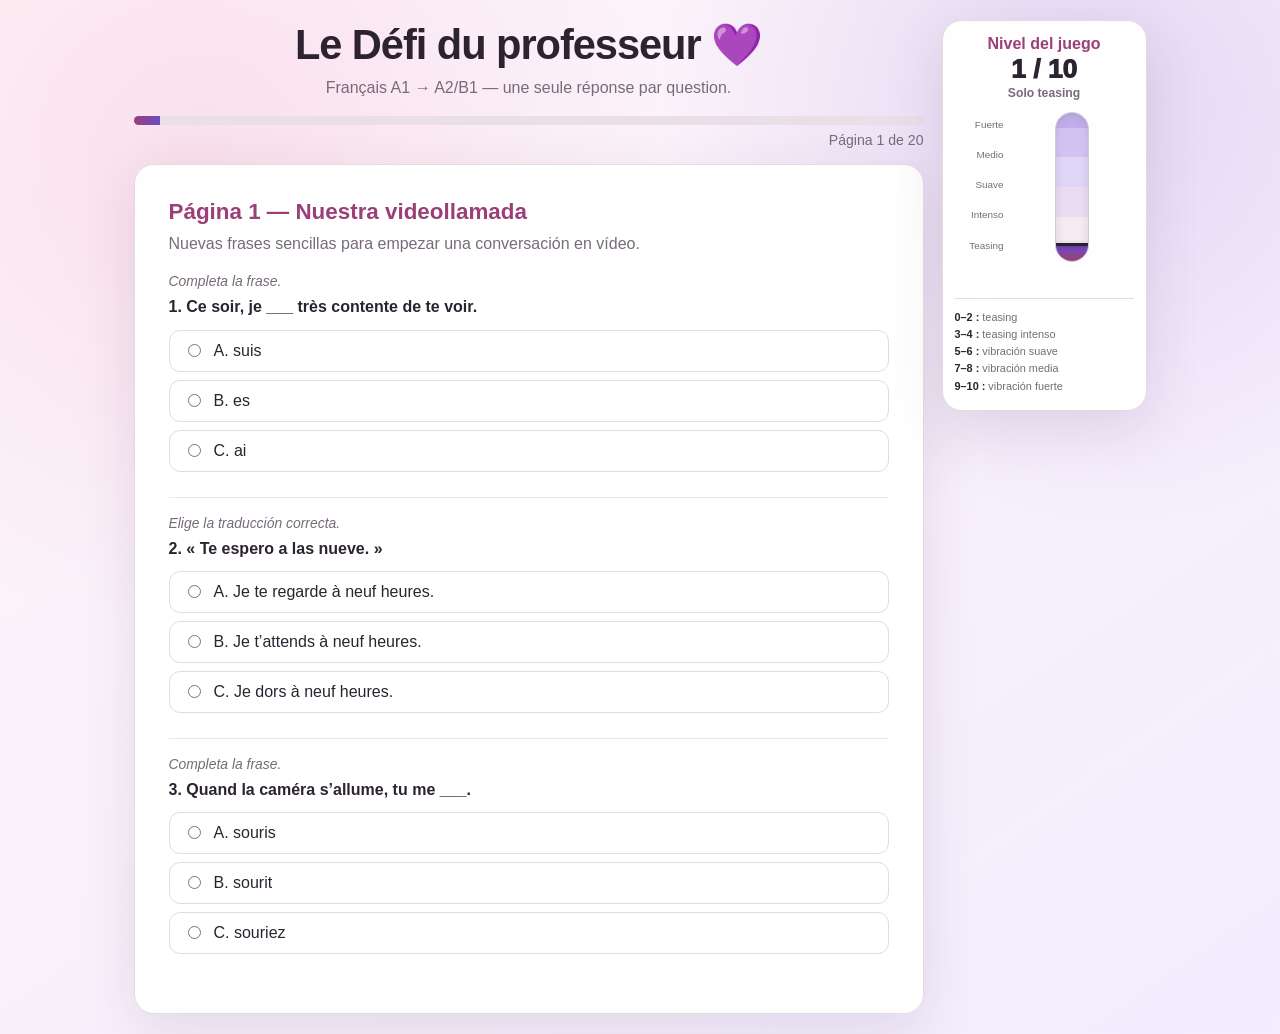
==== defi-professeur/index.html @ 2c3ce93b "Charge le contenu V3 et le nouveau barème" ====
<!DOCTYPE html>
<html lang="fr">
<head>
  <meta charset="UTF-8" />
  <meta name="viewport" content="width=device-width, initial-scale=1, viewport-fit=cover" />
  <meta name="theme-color" content="#8d3a78" />
  <meta http-equiv="Cache-Control" content="no-cache, no-store, must-revalidate" />
  <meta http-equiv="Pragma" content="no-cache" />
  <meta http-equiv="Expires" content="0" />
  <title>Le Défi du professeur</title>
  <link rel="stylesheet" href="style.css?v=20260828k" />
</head>
<body>
  <main class="layout" id="gameShell">
    <section class="app">
      <header>
        <h1>Le Défi du professeur 💜</h1>
        <p class="subtitle">Français A1 → A2/B1 — une seule réponse par question.</p>
        <div class="progress-wrap"><div class="progress" id="progress"></div></div>
        <div class="page-counter" id="pageCounter">Página 1 de 20</div>
      </header>

      <section class="card" id="quiz"></section>

      <section class="card" id="result">
        <h2>Défi terminé</h2>
        <p class="final-meta" id="resultMessage"></p>
        <div class="suggestive-scene" aria-label="Animation romantique et suggestive">
          <div class="moon"></div>
          <div class="heart-pop">♥</div>
          <div class="bed">
            <div class="headboard"></div>
            <div class="mattress"></div>
            <div class="pillow one"></div>
            <div class="pillow two"></div>
            <div class="bump one"></div>
            <div class="bump two"></div>
            <div class="blanket"></div>
          </div>
        </div>
        <div class="proud">Je suis fier de toi 💜</div>
      </section>
    </section>

    <aside class="intensity-panel" aria-live="polite">
      <div class="intensity-head">
        <h2>Nivel del juego</h2>
        <div class="level-number"><span id="levelValue">1</span> / 10</div>
        <div class="level-status" id="levelStatus">Solo teasing</div>
      </div>
      <div class="meter-area">
        <div class="meter-labels" aria-hidden="true">
          <span class="meter-label" style="bottom:91%">Fuerte</span>
          <span class="meter-label" style="bottom:71%">Medio</span>
          <span class="meter-label" style="bottom:51%">Suave</span>
          <span class="meter-label" style="bottom:31%">Intenso</span>
          <span class="meter-label" style="bottom:10%">Teasing</span>
        </div>
        <div class="meter-track">
          <div class="meter-fill" id="meterFill"></div>
          <div class="meter-marker" id="meterMarker"></div>
        </div>
      </div>
      <div class="delta" id="levelDelta"></div>
      <div class="legend">
        <div><strong>0–2 :</strong> teasing</div>
        <div><strong>3–4 :</strong> teasing intenso</div>
        <div><strong>5–6 :</strong> vibración suave</div>
        <div><strong>7–8 :</strong> vibración media</div>
        <div><strong>9–10 :</strong> vibración fuerte</div>
      </div>
      <details class="mobile-levels">
        <summary>Ver los niveles</summary>
        <div>
          <span><b>0–2:</b> teasing</span>
          <span><b>3–4:</b> intenso</span>
          <span><b>5–6:</b> suave</span>
          <span><b>7–8:</b> media</span>
          <span><b>9–10:</b> fuerte</span>
        </div>
      </details>
    </aside>
  </main>

  <script src="app.js?v=20260828k"></script>
  <script src="questions-v2.js?v=20260828k"></script>
  <script src="first-half-v3.js?v=20260828k"></script>
  <script src="content-v3.js?v=20260828k"></script>
  <script src="live-patch.js?v=20260828k"></script>
  <script src="scoring-v2.js?v=20260828k"></script>
  <script src="navigation-fix.js?v=20260828k"></script>
</body>
</html>
---- defi-professeur/style.css ----
:root {
      --bg-1:#fff5f8; --bg-2:#f2edff; --card:rgba(255,255,255,.97);
      --ink:#2c2330; --muted:#776b79; --accent:#9a3f78; --accent-2:#6d4bc3;
      --accent-soft:#f8e8f2; --good:#237a4b; --good-soft:#e9f7ef;
      --bad:#b33a48; --bad-soft:#fff0f2; --scarlet:#e0002b;
      --border:#e5d9e2; --shadow:0 18px 55px rgba(83,48,75,.12);
    }
    *{box-sizing:border-box} html{scroll-behavior:smooth}
    body{margin:0;min-height:100vh;font-family:Inter,Arial,Helvetica,sans-serif;color:var(--ink);
      background:radial-gradient(circle at 15% 15%,rgba(235,151,193,.22),transparent 34%),
      radial-gradient(circle at 85% 10%,rgba(126,92,210,.18),transparent 30%),
      linear-gradient(145deg,var(--bg-1),var(--bg-2));padding:20px}
    .hidden{display:none!important}.layout{width:min(1040px,100%);margin:0 auto;display:grid;
      grid-template-columns:minmax(0,790px) 205px;gap:18px;align-items:start;justify-content:center}
    .app{min-width:0}header{text-align:center;margin-bottom:16px}h1{margin:0 0 7px;font-size:clamp(1.75rem,5vw,2.6rem);letter-spacing:-.025em}
    .subtitle{color:var(--muted);margin:0;line-height:1.45}.progress-wrap{margin:17px 0 7px;height:9px;background:#eadfe7;border-radius:999px;overflow:hidden}
    .progress{height:100%;width:6.67%;background:linear-gradient(90deg,var(--accent),var(--accent-2));transition:width .3s ease}
    .page-counter{text-align:right;color:var(--muted);font-size:.88rem;margin-bottom:9px}
    .card,.intensity-panel{background:var(--card);border:1px solid var(--border);border-radius:20px;box-shadow:var(--shadow);backdrop-filter:blur(8px)}
    .card{padding:clamp(19px,4vw,34px)}.page h2,.bonus-page h2{margin:0 0 7px;color:var(--accent);font-size:1.4rem}
    .page-intro{color:var(--muted);margin:0 0 18px;line-height:1.45}.question{padding:17px 0;border-top:1px solid #eee5ec}.question:first-of-type{border-top:0;padding-top:0}
    .instruction{font-size:.87rem;color:var(--muted);margin-bottom:6px;font-style:italic}.prompt{font-weight:760;line-height:1.45;margin-bottom:11px}
    .option{display:flex;align-items:flex-start;gap:10px;padding:11px 13px;border:1px solid var(--border);border-radius:11px;margin:8px 0;cursor:pointer;transition:.15s ease;background:#fff;-webkit-tap-highlight-color:transparent}
    .option:hover,.option:has(input:checked){border-color:var(--accent);background:var(--accent-soft)}.option input{margin-top:2px;accent-color:var(--accent);flex:0 0 auto}
    .reading{background:#fbf7fb;border-left:4px solid var(--accent);padding:15px 17px;margin-bottom:19px;line-height:1.6;border-radius:9px}
    .validation-warning{display:none;margin-top:14px;padding:11px 13px;border-radius:10px;color:var(--bad);background:var(--bad-soft);border:1px solid #f0c4cb;font-weight:650}
    .notice{margin:0 0 16px;padding:11px 13px;border-radius:11px;background:#f6f0fb;border:1px solid #dfd2ec;color:#654e70;line-height:1.45}
    .controls{display:flex;justify-content:flex-end;gap:12px;margin-top:19px}button{border:0;min-height:46px;border-radius:11px;padding:12px 19px;font-size:1rem;font-weight:760;cursor:pointer;transition:transform .12s ease,opacity .12s ease;touch-action:manipulation}
    button:hover:not(:disabled){transform:translateY(-1px)}button:disabled{opacity:.55;cursor:not-allowed}.primary{background:linear-gradient(90deg,var(--accent),var(--accent-2));color:#fff}.secondary{background:#eee7f1;color:var(--ink)}
    .connect-wrap{width:min(620px,100%);margin:8vh auto 0}.connect-card{text-align:center}.connect-card h1{color:var(--accent)}.connect-form{display:flex;gap:10px;max-width:430px;margin:24px auto 10px}
    input[type=text]{width:100%;min-height:48px;border:1px solid var(--border);border-radius:11px;padding:10px 14px;font:inherit;text-transform:uppercase;letter-spacing:.12em;text-align:center}
    .connection-state{margin-top:15px;color:var(--muted);min-height:24px}.dot{display:inline-block;width:9px;height:9px;border-radius:50%;background:#aaa;margin-right:7px}.dot.ok{background:#2ca362}.dot.wait{background:#d58c21;animation:pulse 1s infinite}@keyframes pulse{50%{opacity:.35}}
    #result{display:none;text-align:center;overflow:hidden}#result h2{color:var(--accent);font-size:clamp(2rem,7vw,3.1rem);margin:5px 0 8px}.final-meta{line-height:1.6;color:var(--muted);margin-bottom:18px}
    .proud{margin:22px 0 8px;font-size:clamp(1.9rem,8vw,3.4rem);font-weight:950;color:var(--accent);letter-spacing:-.035em}
    .suggestive-scene{position:relative;width:min(520px,100%);height:210px;margin:25px auto 15px;border-radius:30px;overflow:hidden;background:radial-gradient(circle at 50% 8%,rgba(255,255,255,.95),transparent 30%),linear-gradient(180deg,#ecdaf4 0%,#e4d3ef 55%,#d7c2e4 100%);border:1px solid #d8c5de;box-shadow:inset 0 -24px 50px rgba(83,48,75,.08)}
    .moon{position:absolute;width:42px;height:42px;border-radius:50%;top:22px;right:38px;background:#fff7cf;box-shadow:0 0 30px rgba(255,247,207,.85)}
    .bed{position:absolute;left:10%;right:10%;bottom:23px;height:94px;animation:bedBounce .95s ease-in-out infinite;transform-origin:center bottom}.headboard{position:absolute;left:0;bottom:11px;width:18px;height:93px;border-radius:10px 10px 4px 4px;background:#704a75}.mattress{position:absolute;left:12px;right:0;bottom:12px;height:50px;border-radius:20px 20px 10px 10px;background:#fff;box-shadow:0 7px 0 #745177}.blanket{position:absolute;left:52px;right:15px;bottom:23px;height:55px;border-radius:55% 45% 16px 16px;background:linear-gradient(135deg,#a84981,#714ac1);z-index:3;animation:blanketWave .95s ease-in-out infinite;transform-origin:center bottom}.pillow{position:absolute;bottom:58px;width:80px;height:32px;border-radius:50%;background:#fff8fc;border:1px solid #e2d3df;z-index:1}.pillow.one{left:35px;transform:rotate(-7deg)}.pillow.two{left:98px;transform:rotate(8deg)}.bump{position:absolute;bottom:59px;width:54px;height:54px;border-radius:50%;background:#5a3c66;z-index:2;box-shadow:inset 0 -8px 12px rgba(0,0,0,.12)}.bump.one{left:66px;animation:bumpOne .95s ease-in-out infinite}.bump.two{left:120px;animation:bumpTwo .95s ease-in-out infinite}.heart-pop{position:absolute;left:50%;top:36px;font-size:34px;color:#d31b68;filter:drop-shadow(0 4px 8px rgba(120,30,78,.2));animation:heartPop 1.9s ease-in-out infinite}
    @keyframes bedBounce{0%,100%{transform:translateY(0) rotate(-.25deg)}50%{transform:translateY(3px) rotate(.25deg)}}@keyframes blanketWave{0%,100%{transform:skewX(-2deg) scaleY(1)}50%{transform:skewX(2deg) scaleY(1.07)}}@keyframes bumpOne{0%,100%{transform:translate(0,0)}50%{transform:translate(8px,-5px)}}@keyframes bumpTwo{0%,100%{transform:translate(0,-2px)}50%{transform:translate(-8px,4px)}}@keyframes heartPop{0%{opacity:0;transform:translate(-50%,18px) scale(.5) rotate(-8deg)}35%{opacity:1;transform:translate(-50%,0) scale(1.15) rotate(6deg)}70%{opacity:.9;transform:translate(-50%,-18px) scale(.95) rotate(-4deg)}100%{opacity:0;transform:translate(-50%,-38px) scale(.7) rotate(6deg)}}
    .bonus-page{text-align:center;padding:7px 0}.bonus-chip{display:inline-block;padding:5px 11px;margin-bottom:12px;border-radius:999px;color:var(--accent);background:var(--accent-soft);font-size:.82rem;font-weight:850;letter-spacing:.04em;text-transform:uppercase}.bonus-question{max-width:620px;margin:22px auto 17px;padding:22px;text-align:left;border:1px dashed #c993b6;border-radius:16px;background:linear-gradient(135deg,#fff7fb,#f7f2ff)}.bonus-fr{font-weight:880;font-size:1.16rem;line-height:1.55;margin-bottom:16px}.bonus-points{color:var(--scarlet);font-weight:900;margin:0 0 12px}
    .intensity-panel{position:sticky;top:14px;padding:14px 12px;text-align:center}.intensity-panel h2{margin:0;color:var(--accent);font-size:1rem}.level-number{font-size:1.65rem;font-weight:920;margin:1px 0}.level-status{min-height:20px;color:var(--muted);font-size:.76rem;font-weight:760;line-height:1.2;margin-bottom:6px}.meter-area{display:grid;grid-template-columns:49px 1fr;gap:7px;align-items:stretch;height:150px;margin:0 auto 7px}.meter-labels{position:relative;font-size:.62rem;color:var(--muted);text-align:right}.meter-label{position:absolute;right:0;transform:translateY(50%);max-width:49px;line-height:1.08}.meter-track{position:relative;width:34px;height:100%;margin:0 auto;border-radius:999px;background:linear-gradient(to top,#f4eaf0 0%,#f4eaf0 30%,#eadcf1 30%,#eadcf1 50%,#dfd5f6 50%,#dfd5f6 70%,#d1c4f3 70%,#d1c4f3 90%,#c2afea 90%,#c2afea 100%);border:1px solid #d6c8d2;overflow:hidden;box-shadow:inset 0 2px 8px rgba(55,30,55,.12)}.meter-fill{position:absolute;left:0;right:0;bottom:0;height:10%;background:linear-gradient(to top,var(--accent),var(--accent-2));transition:height .45s ease}.meter-marker{position:absolute;left:-7px;right:-7px;bottom:10%;height:3px;border-radius:99px;background:#2b2230;box-shadow:0 1px 4px rgba(0,0,0,.22);transition:bottom .45s ease}.delta{min-height:25px;margin:3px 0 4px;font-size:.98rem;font-weight:950;color:var(--scarlet);text-transform:uppercase;letter-spacing:.02em}.delta.flash{animation:deltaPulse .55s ease 2}@keyframes deltaPulse{0%,100%{transform:scale(1)}50%{transform:scale(1.13)}}.legend{text-align:left;border-top:1px solid var(--border);padding-top:8px;font-size:.68rem;color:var(--muted);line-height:1.3}.legend div{margin:3px 0}.legend strong{color:var(--ink)}.mobile-levels{display:none}
    .modal-overlay{display:none;position:fixed;inset:0;z-index:1000;padding:16px;background:rgba(31,21,31,.58);align-items:center;justify-content:center}.modal-overlay.open{display:flex}.modal-card{width:min(570px,100%);max-height:88vh;overflow-y:auto;padding:23px;border-radius:20px;background:#fff;border:1px solid var(--border);box-shadow:0 24px 80px rgba(35,20,35,.28)}.modal-card h2{margin:0 0 8px;color:var(--accent);font-size:1.42rem}.modal-card p{line-height:1.5}.modal-delta{margin:12px 0;color:var(--scarlet);font-size:1.5rem;font-weight:950;text-transform:uppercase}.correction-list{margin:13px 0 0;padding-left:20px;color:var(--muted);line-height:1.55}.perfect{color:var(--good);font-weight:800}.modal-actions{display:flex;justify-content:flex-end;margin-top:19px}.waiting-card{text-align:center}.spinner{width:48px;height:48px;border:5px solid #eadfea;border-top-color:var(--accent);border-radius:50%;margin:8px auto 18px;animation:spin .9s linear infinite}@keyframes spin{to{transform:rotate(360deg)}}
    @media(max-width:900px){body{padding:12px 12px calc(118px + env(safe-area-inset-bottom))}.layout{grid-template-columns:1fr}.intensity-panel{position:fixed;z-index:50;left:10px;right:10px;bottom:calc(8px + env(safe-area-inset-bottom));top:auto;padding:9px 12px 8px;border-radius:17px;box-shadow:0 10px 35px rgba(47,27,49,.22)}.intensity-head{display:grid;grid-template-columns:auto auto 1fr;align-items:center;gap:8px;text-align:left}.intensity-panel h2{font-size:.83rem}.level-number{font-size:1.22rem;margin:0}.level-status{margin:0;min-height:0;text-align:right;font-size:.72rem}.meter-area{height:13px;display:block;margin:7px 0 4px}.meter-labels{display:none}.meter-track{width:100%;height:13px;border-radius:999px;background:linear-gradient(to right,#f4eaf0 0%,#f4eaf0 30%,#eadcf1 30%,#eadcf1 50%,#dfd5f6 50%,#dfd5f6 70%,#d1c4f3 70%,#d1c4f3 90%,#c2afea 90%,#c2afea 100%)}.meter-fill{top:0;bottom:0;right:auto;width:10%;height:auto!important;transition:width .45s ease}.meter-marker{top:-3px;bottom:-3px!important;left:10%;right:auto;width:3px;height:auto;transition:left .45s ease}.delta{min-height:17px;margin:1px 0 0;font-size:.86rem}.legend{display:none}.mobile-levels{display:block;margin-top:2px;text-align:left;color:var(--muted);font-size:.68rem}.mobile-levels summary{cursor:pointer;text-align:center;font-weight:760}.mobile-levels div{display:grid;grid-template-columns:repeat(2,minmax(0,1fr));gap:2px 8px;margin-top:5px}}
    @media(max-width:560px){body{padding-left:9px;padding-right:9px}.connect-wrap{margin-top:3vh}.connect-form{flex-direction:column}.connect-form button{width:100%}header{margin-bottom:12px}.card{padding:17px 15px;border-radius:17px}.option{padding:12px 11px}.controls{margin-top:16px}.controls button,.modal-actions button{width:100%}.modal-card{padding:19px 16px;border-radius:17px}.bonus-question{padding:18px 14px}.suggestive-scene{height:180px}.bed{left:5%;right:5%}.proud{margin-top:18px}}
    @media(prefers-reduced-motion:reduce){*,*::before,*::after{animation-duration:.01ms!important;animation-iteration-count:1!important;scroll-behavior:auto!important}}
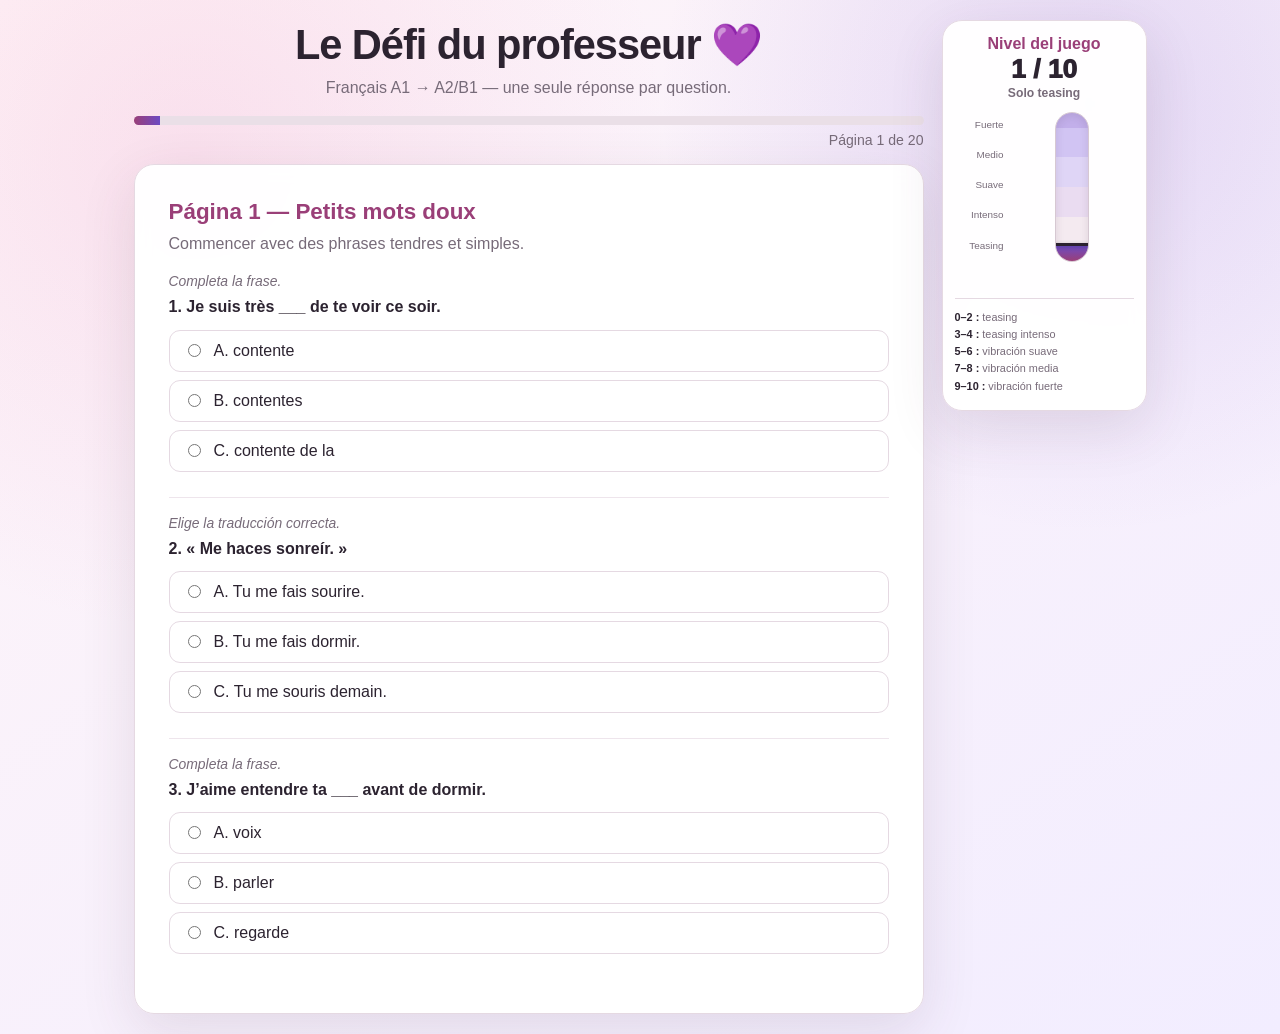
==== commit 46ece4b9: "Force le chargement de la progression V4" ====
--- a/defi-professeur/index.html
+++ b/defi-professeur/index.html
@@ -8,7 +8,7 @@
   <meta http-equiv="Pragma" content="no-cache" />
   <meta http-equiv="Expires" content="0" />
   <title>Le Défi du professeur</title>
-  <link rel="stylesheet" href="style.css?v=20260828k" />
+  <link rel="stylesheet" href="style.css?v=20260828n" />
 </head>
 <body>
   <main class="layout" id="gameShell">
@@ -82,12 +82,13 @@
     </aside>
   </main>
 
-  <script src="app.js?v=20260828k"></script>
-  <script src="questions-v2.js?v=20260828k"></script>
-  <script src="first-half-v3.js?v=20260828k"></script>
-  <script src="content-v3.js?v=20260828k"></script>
-  <script src="live-patch.js?v=20260828k"></script>
-  <script src="scoring-v2.js?v=20260828k"></script>
-  <script src="navigation-fix.js?v=20260828k"></script>
+  <script src="app.js?v=20260828n"></script>
+  <script src="questions-v2.js?v=20260828n"></script>
+  <script src="first-half-v3.js?v=20260828n"></script>
+  <script src="content-v3.js?v=20260828n"></script>
+  <script src="q33-fix.js?v=20260828n"></script>
+  <script src="live-patch.js?v=20260828n"></script>
+  <script src="scoring-v2.js?v=20260828n"></script>
+  <script src="navigation-fix.js?v=20260828n"></script>
 </body>
 </html>
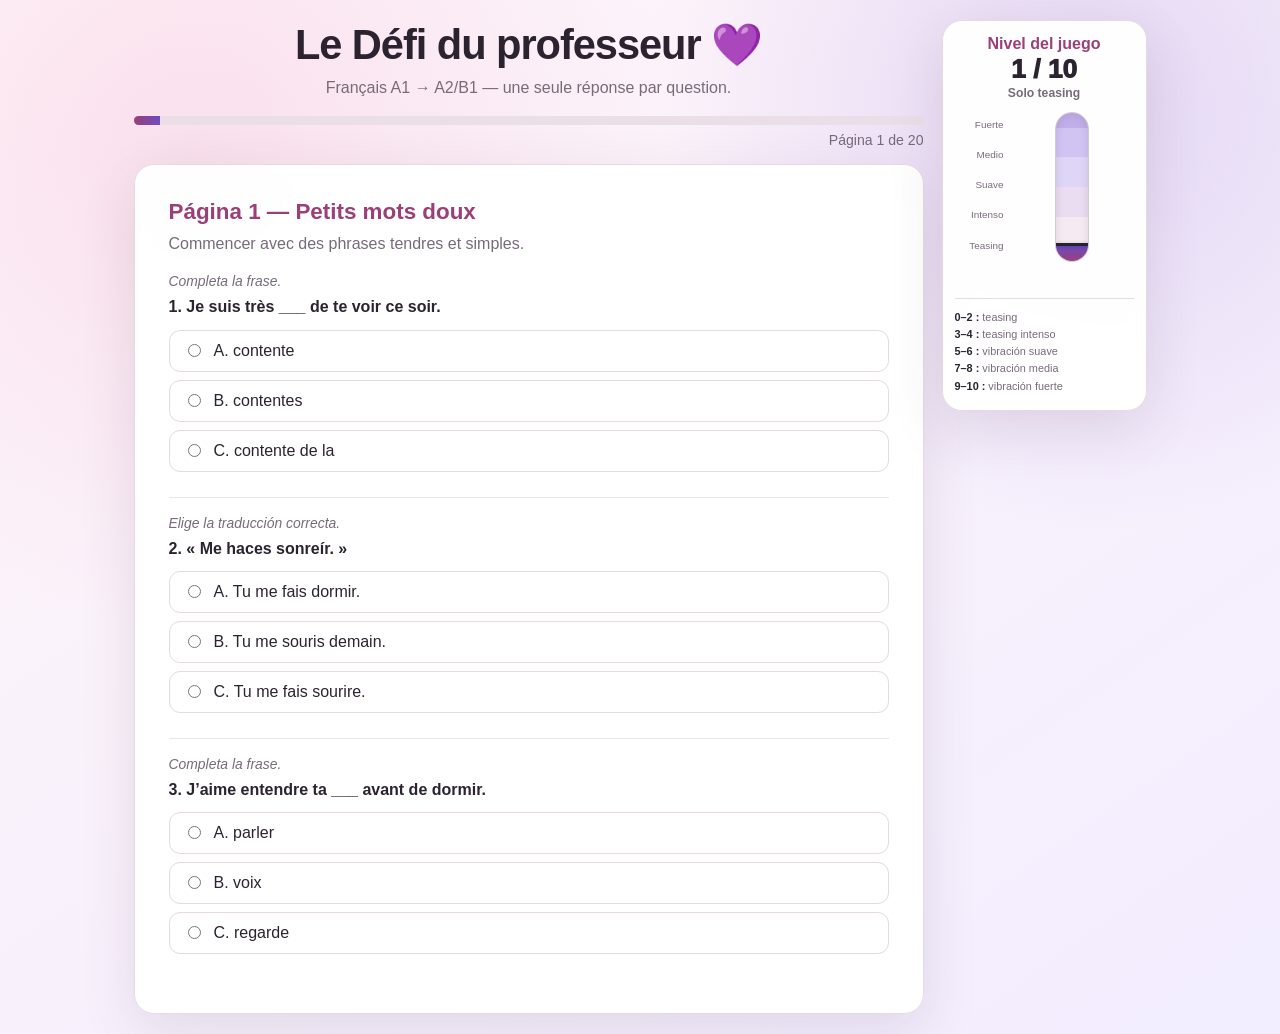
==== commit 8cb1ead5: "Load balanced answer shuffling and navigation fix" ====
--- a/defi-professeur/index.html
+++ b/defi-professeur/index.html
@@ -8,7 +8,7 @@
   <meta http-equiv="Pragma" content="no-cache" />
   <meta http-equiv="Expires" content="0" />
   <title>Le Défi du professeur</title>
-  <link rel="stylesheet" href="style.css?v=20260828n" />
+  <link rel="stylesheet" href="style.css?v=20260828p" />
 </head>
 <body>
   <main class="layout" id="gameShell">
@@ -82,13 +82,14 @@
     </aside>
   </main>
 
-  <script src="app.js?v=20260828n"></script>
-  <script src="questions-v2.js?v=20260828n"></script>
-  <script src="first-half-v3.js?v=20260828n"></script>
-  <script src="content-v3.js?v=20260828n"></script>
-  <script src="q33-fix.js?v=20260828n"></script>
-  <script src="live-patch.js?v=20260828n"></script>
-  <script src="scoring-v2.js?v=20260828n"></script>
-  <script src="navigation-fix.js?v=20260828n"></script>
+  <script src="app.js?v=20260828p"></script>
+  <script src="questions-v2.js?v=20260828p"></script>
+  <script src="first-half-v3.js?v=20260828p"></script>
+  <script src="content-v3.js?v=20260828p"></script>
+  <script src="q33-fix.js?v=20260828p"></script>
+  <script src="answer-shuffle.js?v=20260828p"></script>
+  <script src="live-patch.js?v=20260828p"></script>
+  <script src="scoring-v2.js?v=20260828p"></script>
+  <script src="navigation-fix.js?v=20260828p"></script>
 </body>
 </html>
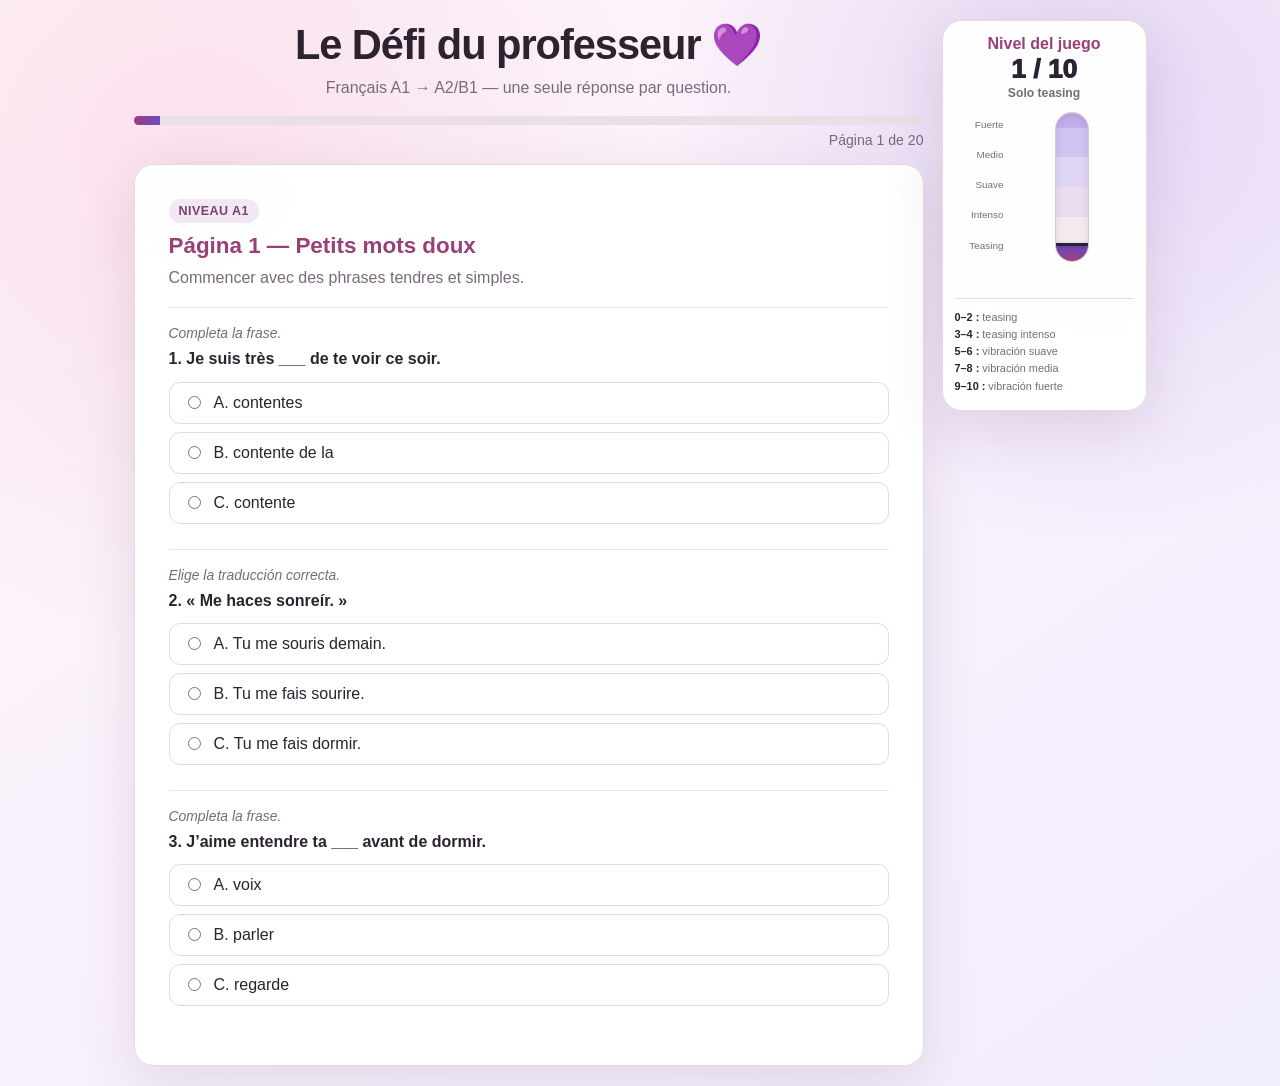
==== commit 64f44dbf: "Load V5 levels and penalty logic" ====
--- a/defi-professeur/index.html
+++ b/defi-professeur/index.html
@@ -8,7 +8,7 @@
   <meta http-equiv="Pragma" content="no-cache" />
   <meta http-equiv="Expires" content="0" />
   <title>Le Défi du professeur</title>
-  <link rel="stylesheet" href="style.css?v=20260828p" />
+  <link rel="stylesheet" href="style.css?v=20260828q" />
 </head>
 <body>
   <main class="layout" id="gameShell">
@@ -82,14 +82,15 @@
     </aside>
   </main>
 
-  <script src="app.js?v=20260828p"></script>
-  <script src="questions-v2.js?v=20260828p"></script>
-  <script src="first-half-v3.js?v=20260828p"></script>
-  <script src="content-v3.js?v=20260828p"></script>
-  <script src="q33-fix.js?v=20260828p"></script>
-  <script src="answer-shuffle.js?v=20260828p"></script>
-  <script src="live-patch.js?v=20260828p"></script>
-  <script src="scoring-v2.js?v=20260828p"></script>
-  <script src="navigation-fix.js?v=20260828p"></script>
+  <script src="app.js?v=20260828q"></script>
+  <script src="questions-v2.js?v=20260828q"></script>
+  <script src="first-half-v3.js?v=20260828q"></script>
+  <script src="content-v3.js?v=20260828q"></script>
+  <script src="q33-fix.js?v=20260828q"></script>
+  <script src="answer-shuffle.js?v=20260828q"></script>
+  <script src="live-patch.js?v=20260828q"></script>
+  <script src="scoring-v2.js?v=20260828q"></script>
+  <script src="game-v5.js?v=20260828q"></script>
+  <script src="navigation-fix.js?v=20260828q"></script>
 </body>
 </html>
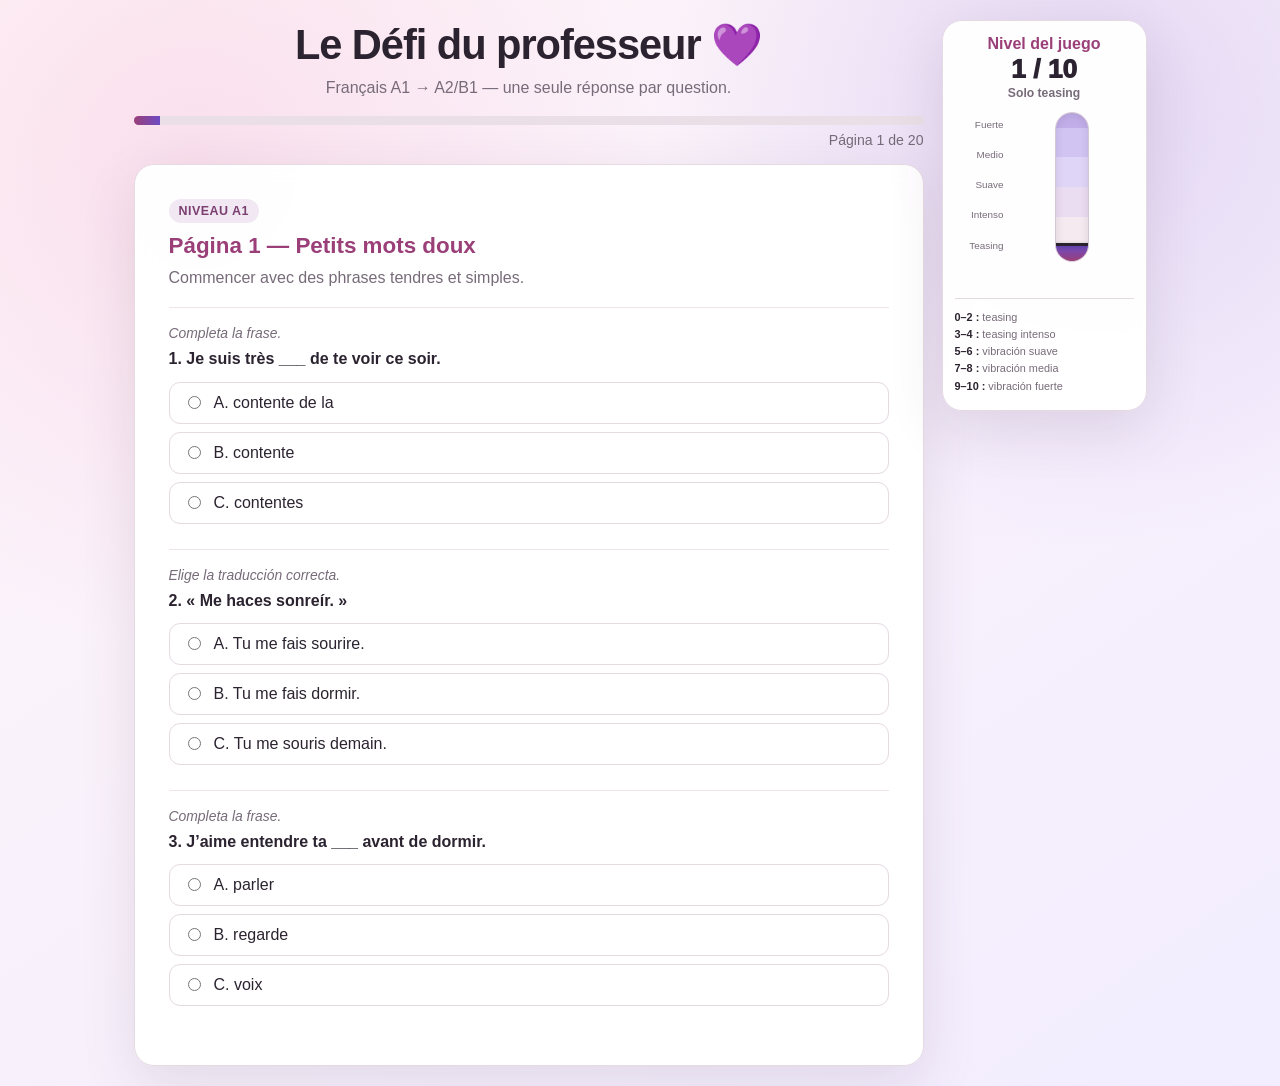
==== commit 72ce9598: "Load V6 content cleanup and refresh assets" ====
--- a/defi-professeur/index.html
+++ b/defi-professeur/index.html
@@ -8,7 +8,7 @@
   <meta http-equiv="Pragma" content="no-cache" />
   <meta http-equiv="Expires" content="0" />
   <title>Le Défi du professeur</title>
-  <link rel="stylesheet" href="style.css?v=20260828q" />
+  <link rel="stylesheet" href="style.css?v=20260828r" />
 </head>
 <body>
   <main class="layout" id="gameShell">
@@ -82,15 +82,16 @@
     </aside>
   </main>
 
-  <script src="app.js?v=20260828q"></script>
-  <script src="questions-v2.js?v=20260828q"></script>
-  <script src="first-half-v3.js?v=20260828q"></script>
-  <script src="content-v3.js?v=20260828q"></script>
-  <script src="q33-fix.js?v=20260828q"></script>
-  <script src="answer-shuffle.js?v=20260828q"></script>
-  <script src="live-patch.js?v=20260828q"></script>
-  <script src="scoring-v2.js?v=20260828q"></script>
-  <script src="game-v5.js?v=20260828q"></script>
-  <script src="navigation-fix.js?v=20260828q"></script>
+  <script src="app.js?v=20260828r"></script>
+  <script src="questions-v2.js?v=20260828r"></script>
+  <script src="first-half-v3.js?v=20260828r"></script>
+  <script src="content-v3.js?v=20260828r"></script>
+  <script src="q33-fix.js?v=20260828r"></script>
+  <script src="content-cleanup-v6.js?v=20260828r"></script>
+  <script src="answer-shuffle.js?v=20260828r"></script>
+  <script src="live-patch.js?v=20260828r"></script>
+  <script src="scoring-v2.js?v=20260828r"></script>
+  <script src="game-v5.js?v=20260828r"></script>
+  <script src="navigation-fix.js?v=20260828r"></script>
 </body>
 </html>
